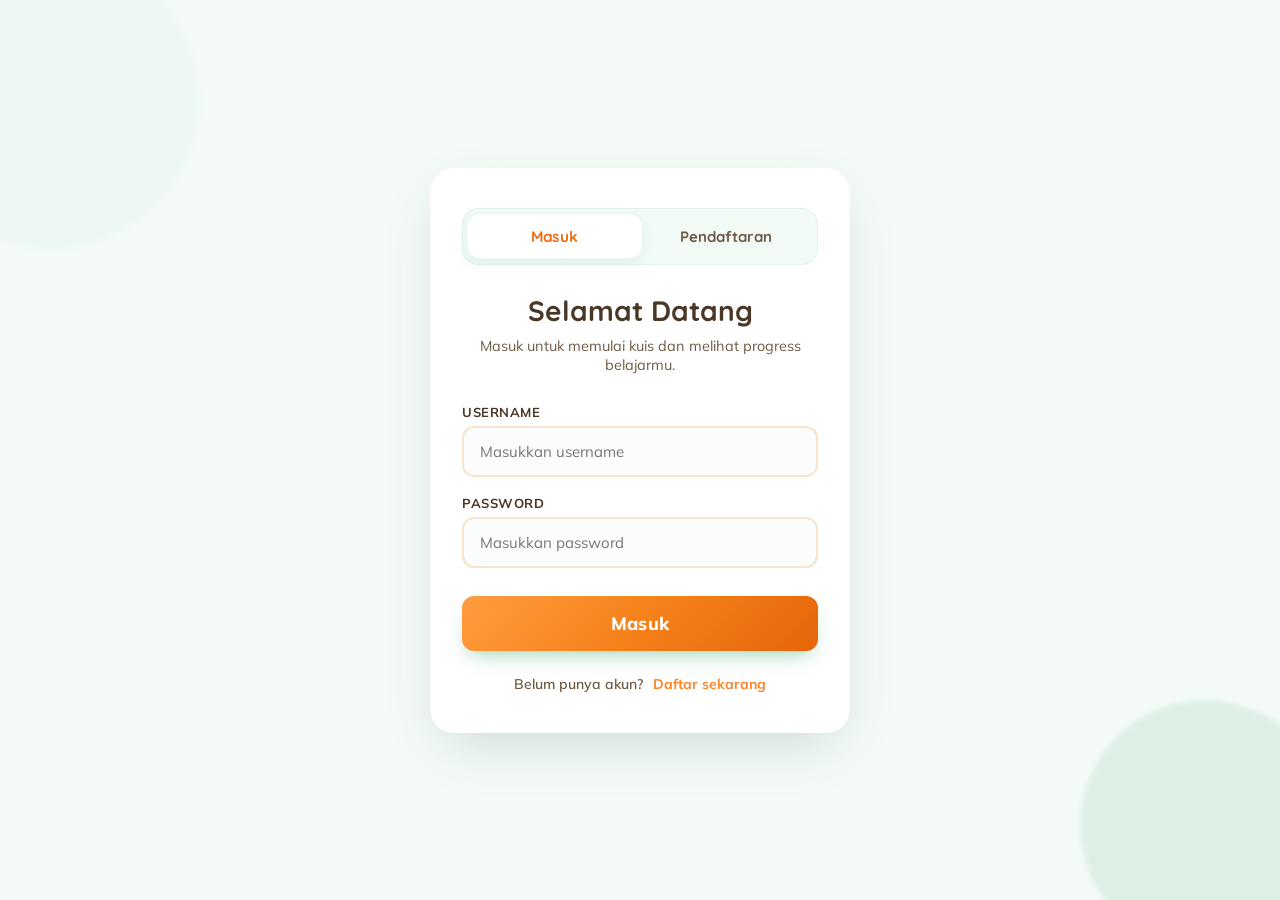
==== index.html @ c940a82e "tambah fitur login" ====
<!DOCTYPE html>
<html lang="id">
<head>
  <meta charset="UTF-8">
  <meta name="viewport" content="width=device-width, initial-scale=1.0">
  <title>Portal Pembelajaran Kimia</title>
  <link rel="stylesheet" href="assets/css/auth.css">
  <link rel="stylesheet" href="assets/css/style.css">
  <style>
    /* Default variables for base structure */
    :root{
      --pri-50:#fff8f0; --pri-100:#ffeeda; --pri-150:#ffe2c2; --pri-200:#ffd0a0;
      --pri-300:#ffb574; --pri-400:#ff9a45; --pri-500:#fb852a; --pri-600:#ef6d10; --pri-700:#d35c06;
      --yellow:#ffd76a; --yellow-active:#ffe6a3; --yellow-line:#f3cf6a; --yellow-ink:#8a5300;
      --ink:#4a3826; --ink-soft:#6e5b45; --muted:#a08a72; --line:#f6e4cd;
      --green:#1fb583; --green-soft:#e6faf2; --red:#ec5b76; --red-soft:#ffeef0; --gray-chip:#eee6da;
      --card:#ffffff; --glass:rgba(255,255,255,.78);
      --shadow-sm:0 4px 16px -6px rgba(220,120,20,.22);
      --shadow-md:0 16px 40px -16px rgba(220,110,15,.30);
      --shadow-lg:0 30px 70px -24px rgba(210,100,15,.38);
      --r-lg:28px; --r-md:20px; --r-sm:14px;
      --grad:linear-gradient(135deg,#ff9d3f 0%,#f5811a 50%,#e56409 100%);
      --grad-warm:linear-gradient(135deg,#ffca5a,#ffab3a,#fb852a);
    }
  </style>
</head>
<body>

  <!-- Decorative blobs for background -->
  <div class="bg-decor" id="decor">
    <div class="blob" style="width: 300px; height: 300px; background: #e9f6ee; top: -50px; left: -100px; animation-duration: 12s;"></div>
    <div class="blob" style="width: 250px; height: 250px; background: #cce8d9; bottom: -50px; right: -50px; animation-duration: 15s; animation-delay: -3s;"></div>
  </div>

  <!-- Global Header -->
  <header id="global-header" class="global-header" style="display: none;">
    <div class="header-inner">
      <div class="user-info">
        <svg viewBox="0 0 24 24" width="20" height="20" fill="none" stroke="currentColor" stroke-width="2.2" stroke-linecap="round" stroke-linejoin="round"><path d="M20 21v-2a4 4 0 0 0-4-4H8a4 4 0 0 0-4 4v2"/><circle cx="12" cy="7" r="4"/></svg>
        <span>Halo, <b id="header-name">Siswa</b></span>
      </div>
      
      <nav class="header-nav">
        <button id="btn-nav-dashboard" class="nav-item-btn">
          <svg viewBox="0 0 24 24" width="16" height="16" fill="none" stroke="currentColor" stroke-width="2.2" stroke-linecap="round" stroke-linejoin="round"><circle cx="12" cy="12" r="10"/><polyline points="12 6 12 12 16 14"/></svg>
          Latihan Soal
        </button>
      </nav>

      <button id="btn-logout" class="btn-logout">
        Keluar
        <svg viewBox="0 0 24 24" width="16" height="16" fill="none" stroke="currentColor" stroke-width="2.2" stroke-linecap="round" stroke-linejoin="round"><path d="M9 21H5a2 2 0 0 1-2-2V5a2 2 0 0 1 2-2h4"/><polyline points="16 17 21 12 16 7"/><line x1="21" y1="12" x2="9" y2="12"/></svg>
      </button>
    </div>
  </header>

  <!-- AUTH VIEW -->
  <section id="auth-screen" class="screen active">
    <div class="auth-container">
      
      <!-- TABS -->
      <div class="auth-tabs">
        <button id="tab-login" class="tab-btn active">Masuk</button>
        <button id="tab-register" class="tab-btn">Pendaftaran</button>
      </div>

      <!-- LOGIN VIEW -->
      <div id="login-view" class="view-active">
        <div class="auth-header">
          <h1>Selamat Datang</h1>
          <p>Masuk untuk memulai kuis dan melihat progress belajarmu.</p>
        </div>

        <form id="loginForm">
          <div class="alert"></div>
          
          <div class="form-group">
            <label for="login-username">Username</label>
            <input type="text" id="login-username" name="username" placeholder="Masukkan username" required autocomplete="username">
          </div>
          
          <div class="form-group">
            <label for="login-password">Password</label>
            <input type="password" id="login-password" name="password" placeholder="Masukkan password" required autocomplete="current-password">
          </div>

          <button type="submit" class="btn">
            <span class="text">Masuk</span>
            <span class="spinner"></span>
          </button>
        </form>

        <div class="auth-switch">
          Belum punya akun? <a href="#" id="switch-register">Daftar sekarang</a>
        </div>
      </div>

      <!-- REGISTER VIEW -->
      <div id="register-view">
        <div class="auth-header">
          <h1>Buat Akun</h1>
          <p>Daftar sekarang untuk mengikuti kuis kimia.</p>
        </div>

        <form id="registerForm">
          <div class="alert"></div>

          <div class="form-group">
            <label for="reg-name">Nama Lengkap</label>
            <input type="text" id="reg-name" name="name" placeholder="Misal: Budi" required>
          </div>

          <div class="form-group">
            <label for="reg-kelas">Kelas</label>
            <input type="text" id="reg-kelas" name="kelas" placeholder="Misal: X MIPA 1" required>
          </div>

          <div class="form-group">
            <label for="reg-username">Username</label>
            <input type="text" id="reg-username" name="username" placeholder="Buat username" required autocomplete="username">
          </div>
          
          <div class="form-group">
            <label for="reg-password">Password</label>
            <input type="password" id="reg-password" name="password" placeholder="Buat password minimal 6 karakter" minlength="6" required autocomplete="new-password">
          </div>

          <button type="submit" class="btn">
            <span class="text">Daftar</span>
            <span class="spinner"></span>
          </button>
        </form>

        <div class="auth-switch">
          Sudah punya akun? <a href="#" id="switch-login">Masuk di sini</a>
        </div>
      </div>

    </div>
  </section>

  <!-- DASHBOARD VIEW -->
  <section id="dashboard-screen" class="screen">
    <div class="dash-wrap">
      <h2 class="font-display">Pilih Latihan Soal</h2>
      <div class="quiz-grid" id="quiz-grid">
        <!-- Will be populated by JS -->
      </div>
    </div>
  </section>

  <!-- QUIZ WRAPPER -->
  <main class="app screen" id="quiz-screen">
    

  <!-- START -->
  <section class="screen" id="screen-start">
    <div class="hero">
      <div class="hero-card">
        <img class="hero-mascot" src="assets/img/img_1.webp" alt="Maskot ilmuwan cilik" />
        <span class="eyebrow">
          <svg viewBox="0 0 24 24" width="15" height="15" fill="none" stroke="#d35c06" stroke-width="2.4" stroke-linecap="round" stroke-linejoin="round"><path d="M9 2v6.5L4.5 17a2.5 2.5 0 0 0 2.2 3.7h10.6A2.5 2.5 0 0 0 19.5 17L15 8.5V2"/><path d="M7 2h10M8.5 13h7"/></svg>
          Kuis Kimia Interaktif
        </span>
        <h1 class="font-display">Latihan Soal<br>Tata Nama Senyawa Kovalen Biner</h1>
        <p class="sub">Jawab 10 soal pilihan ganda dan raih skor terbaikmu! 🧪</p>
        <div class="meta-row">
          <span class="meta-pill"><svg viewBox="0 0 24 24" fill="none" stroke="#d35c06" stroke-width="2.2" stroke-linecap="round" stroke-linejoin="round"><path d="M9 11l3 3 8-8"/><path d="M21 12v7a2 2 0 0 1-2 2H5a2 2 0 0 1-2-2V5a2 2 0 0 1 2-2h11"/></svg>10 Soal</span>
          <span class="meta-pill"><svg viewBox="0 0 24 24" fill="none" stroke="#ef6d10" stroke-width="2.2" stroke-linecap="round" stroke-linejoin="round"><circle cx="12" cy="8" r="6"/><path d="M8.2 13.5L7 22l5-3 5 3-1.2-8.5"/></svg>Skor 100</span>
          <span class="meta-pill"><svg viewBox="0 0 24 24" fill="none" stroke="#1fb583" stroke-width="2.2" stroke-linecap="round" stroke-linejoin="round"><circle cx="12" cy="12" r="9"/><path d="M12 7v5l3 2"/></svg>Pembahasan</span>
        </div>
        <button class="btn btn-start" id="btnStart">MULAI<span class="arrow">→</span></button>
      </div>
    </div>
  </section>

  <!-- QUIZ -->
  <section class="screen" id="screen-quiz">
    <div class="topbar">
      <div class="tb-head">
        <div class="tb-num">Soal <b id="curNum">1</b> dari 10</div>
        <div class="tb-score" id="scoreChip">
          <svg viewBox="0 0 24 24" fill="none" stroke="#ef6d10" stroke-width="2.2" stroke-linecap="round" stroke-linejoin="round"><circle cx="12" cy="8" r="6"/><path d="M8.2 13.5L7 22l5-3 5 3-1.2-8.5"/></svg>
          Skor: <span class="pop" id="scoreVal">0</span>
        </div>
      </div>
      <div class="progress"><i id="progBar"></i></div>
      <div class="nav-nums" id="navNums"></div>
    </div>

    <div class="qcard">
      <div class="qbadge" id="qBadge">PERTANYAAN 1</div>
      <div class="qtext" id="qText"></div>
      <div class="options" id="options"></div>

      <div class="feedback" id="feedback">
        <div class="fb-icon" id="fbIcon"></div>
        <div class="fb-txt"><b id="fbTitle"></b><span id="fbSub"></span></div>
      </div>

      <div class="exp-toggle" id="expToggle">
        <button class="btn-exp" id="btnExp">
          <svg viewBox="0 0 24 24" fill="none" stroke="#d35c06" stroke-width="2.2" stroke-linecap="round" stroke-linejoin="round"><path d="M2 6.5A2.5 2.5 0 0 1 4.5 4H10a2 2 0 0 1 2 2 2 2 0 0 1 2-2h5.5A2.5 2.5 0 0 1 22 6.5V18a2 2 0 0 1-2 2h-6a2 2 0 0 0-2 2 2 2 0 0 0-2-2H4a2 2 0 0 1-2-2Z"/><path d="M12 6v16"/></svg>
          Lihat Pembahasan
        </button>
        <div class="exp-body" id="expBody"></div>
      </div>

      <div class="actions">
        <button class="btn-nav" id="btnBack" title="Sebelumnya">
          <svg viewBox="0 0 24 24" fill="none" stroke="currentColor" stroke-width="2.4" stroke-linecap="round" stroke-linejoin="round"><path d="M15 18l-6-6 6-6"/></svg>
        </button>
        <button class="btn btn-submit" id="btnSubmit" disabled>SUBMIT</button>
        <button class="btn-nav" id="btnNext" title="Berikutnya">
          <svg viewBox="0 0 24 24" fill="none" stroke="currentColor" stroke-width="2.4" stroke-linecap="round" stroke-linejoin="round"><path d="M9 18l6-6-6-6"/></svg>
        </button>
      </div>

      <div class="finish-wrap" id="finishWrap">
        <button class="btn btn-finish" id="btnFinish">
          <svg viewBox="0 0 24 24" fill="none" stroke="#fff" stroke-width="2.4" stroke-linecap="round" stroke-linejoin="round"><path d="M5 12l5 5L20 7"/></svg>
          Lihat Hasil Akhir
        </button>
      </div>
    </div>
  </section>

  <!-- RESULT -->
  <section class="screen" id="screen-result">
    <div class="result-card">
      <img class="res-mascot" src="assets/img/img_2.webp" alt="Maskot" />
      <div class="res-title font-display">Skor Akhir Kamu</div>
      <div class="dial">
        <svg width="200" height="200" viewBox="0 0 200 200">
          <defs><linearGradient id="g1" x1="0" y1="0" x2="1" y2="1"><stop offset="0" stop-color="#ff9d3f"/><stop offset="1" stop-color="#e56409"/></linearGradient></defs>
          <circle class="track" cx="100" cy="100" r="85"/>
          <circle class="bar" id="dialBar" cx="100" cy="100" r="85"/>
        </svg>
        <div class="center"><span class="big" id="resScore">0</span><span class="of">/ 100</span></div>
      </div>
      <p class="res-msg" id="resMsg"></p>
      <div class="res-stats">
        <div class="stat c"><b id="resCorrect">0</b><span>Benar</span></div>
        <div class="stat w"><b id="resWrong">0</b><span>Salah</span></div>
        <div class="stat s"><b id="resPct">0%</b><span>Akurasi</span></div>
      </div>
    </div>

    <div class="recap">
      <h3 class="font-display"><svg viewBox="0 0 24 24" fill="none" stroke="#d35c06" stroke-width="2.2" stroke-linecap="round" stroke-linejoin="round"><path d="M4 6h16M4 12h16M4 18h10"/></svg>Rekap Jawaban</h3>
      <div id="recapList"></div>
    </div>

    <div style="display:flex;gap:12px;flex-wrap:wrap;justify-content:center;margin-top:24px">
      <button class="btn-restart" id="btnRestart" style="margin:0">
        <svg viewBox="0 0 24 24" fill="none" stroke="currentColor" stroke-width="2.3" stroke-linecap="round" stroke-linejoin="round"><path d="M3 12a9 9 0 1 0 3-6.7L3 8"/><path d="M3 3v5h5"/></svg>
        Ulangi Kuis
      </button>
      <button class="btn-restart" id="btnBackMenu" style="margin:0;color:#1e7a4e;border-color:var(--green)">
        <svg viewBox="0 0 24 24" fill="none" stroke="currentColor" stroke-width="2.3" stroke-linecap="round" stroke-linejoin="round"><path d="M3 9l9-7 9 7v11a2 2 0 0 1-2 2H5a2 2 0 0 1-2-2z"/><polyline points="9 22 9 12 15 12 15 22"/></svg>
        Kembali ke Menu
      </button>
    </div>
  </section>

  <p class="footer">Media Pembelajaran Kimia · Tata Nama Senyawa Kovalen Biner · Pendidikan Kimia UM</p>

  </main>

  <canvas id="confetti" style="display:none;position:fixed;inset:0;z-index:99;pointer-events:none;"></canvas>

  <script>
    const GAS_URL_DEFAULT = 'YOUR_GOOGLE_SCRIPT_WEB_APP_URL_HERE';
  </script>
  <script src="assets/js/auth.js"></script>
  <script src="assets/js/quiz.js" defer></script>
  <script type="module" src="assets/js/main.js"></script>
</body>
</html>
---- assets/css/auth.css ----
@import url('https://fonts.googleapis.com/css2?family=Quicksand:wght@500;600;700&family=Mulish:ital,wght@0,400;0,500;0,600;0,700;0,800;1,600&display=swap');

:root {
  --pri-50: #e9f6ee;
  --pri-500: #2fa36b;
  --pri-600: #1e7a4e;
  --grad: linear-gradient(135deg, #59b583 0%, #2fa36b 50%, #1e7a4e 100%);
  --ink: #33503e;
  --ink-soft: #5f7568;
  --line: #dcefe2;
  --bg: #f4fbf6;
  --card: #ffffff;
}

* { box-sizing: border-box; margin: 0; padding: 0; }
body {
  font-family: 'Mulish', sans-serif;
  background: var(--bg);
  min-height: 100vh;
  position: relative;
  overflow-x: hidden;
}

#auth-screen {
  min-height: 100vh;
  display: none;
  align-items: center;
  justify-content: center;
  padding: 40px 20px;
  position: relative;
  width: 100%;
}
#auth-screen.active {
  display: flex;
}

.bg-decor {
  position: absolute;
  inset: 0;
  z-index: 0;
  overflow: hidden;
}
.blob {
  position: absolute;
  border-radius: 50%;
  filter: blur(40px);
  opacity: 0.6;
}

.auth-container {
  position: relative;
  z-index: 1;
  background: var(--card);
  width: 100%;
  max-width: 420px;
  border-radius: 24px;
  box-shadow: 0 20px 60px -15px rgba(23, 63, 44, 0.2);
  padding: 40px 32px;
  overflow: hidden;
}

/* Tabbed Navigation */
.auth-tabs {
  display: flex;
  background: rgba(47, 163, 107, 0.06);
  padding: 6px;
  border-radius: 16px;
  margin-bottom: 28px;
  border: 1px solid rgba(47, 163, 107, 0.08);
}
.tab-btn {
  flex: 1;
  border: none;
  background: transparent;
  padding: 12px 16px;
  border-radius: 12px;
  font-family: 'Quicksand', sans-serif;
  font-weight: 700;
  font-size: 15px;
  color: var(--ink-soft);
  cursor: pointer;
  transition: all 0.25s cubic-bezier(0.2, 0.8, 0.2, 1);
  text-align: center;
}
.tab-btn:hover {
  color: var(--pri-600);
}
.tab-btn.active {
  background: #ffffff;
  color: var(--pri-600);
  box-shadow: 0 4px 12px rgba(47, 163, 107, 0.1);
  transform: scale(1.02);
}

.auth-header {
  text-align: center;
  margin-bottom: 30px;
}
.auth-header h1 {
  font-family: 'Quicksand', sans-serif;
  font-size: 28px;
  font-weight: 700;
  color: var(--ink);
  margin-bottom: 8px;
}
.auth-header p {
  color: var(--ink-soft);
  font-size: 14.5px;
}

.form-group {
  margin-bottom: 18px;
}
.form-group label {
  display: block;
  font-size: 13px;
  font-weight: 700;
  color: var(--ink);
  margin-bottom: 6px;
  text-transform: uppercase;
  letter-spacing: 0.5px;
}
.form-group input {
  width: 100%;
  padding: 14px 16px;
  border: 2px solid var(--line);
  border-radius: 12px;
  font-family: 'Mulish', sans-serif;
  font-size: 15px;
  color: var(--ink);
  transition: all 0.2s;
  background: #fafdfb;
}
.form-group input:focus {
  outline: none;
  border-color: var(--pri-500);
  background: #fff;
  box-shadow: 0 0 0 4px rgba(47, 163, 107, 0.15);
}

.btn {
  width: 100%;
  padding: 16px;
  background: var(--grad);
  color: #fff;
  border: none;
  border-radius: 12px;
  font-family: 'Quicksand', sans-serif;
  font-weight: 700;
  font-size: 18px;
  cursor: pointer;
  transition: transform 0.2s, box-shadow 0.2s;
  margin-top: 10px;
  box-shadow: 0 10px 20px -8px rgba(47, 163, 107, 0.5);
}
.btn:hover {
  transform: translateY(-2px);
  box-shadow: 0 14px 24px -8px rgba(47, 163, 107, 0.6);
}
.btn:disabled {
  opacity: 0.6;
  cursor: not-allowed;
  transform: none;
}

.auth-switch {
  text-align: center;
  margin-top: 24px;
  font-size: 14px;
  color: var(--ink-soft);
  font-weight: 600;
}
.auth-switch a {
  color: var(--pri-500);
  font-weight: 700;
  text-decoration: none;
  margin-left: 6px;
  transition: color 0.2s;
}
.auth-switch a:hover {
  color: var(--pri-600);
}

#login-view, #register-view {
  display: none;
}
.view-active {
  display: block !important;
  animation: fadeUp 0.4s ease-out;
}
@keyframes fadeUp {
  from { opacity: 0; transform: translateY(15px); }
  to { opacity: 1; transform: none; }
}

/* Spinner for loading state */
.spinner {
  display: inline-block;
  width: 20px;
  height: 20px;
  border: 3px solid rgba(255,255,255,0.3);
  border-radius: 50%;
  border-top-color: #fff;
  animation: spin 1s ease-in-out infinite;
  display: none;
}
@keyframes spin {
  to { transform: rotate(360deg); }
}
.btn.loading .text { display: none; }
.btn.loading .spinner { display: inline-block; }

.alert {
  padding: 12px 16px;
  border-radius: 8px;
  margin-bottom: 20px;
  font-size: 14px;
  font-weight: 600;
  display: none;
}
.alert.error {
  background: #fbe9eb;
  color: #c83a55;
  border: 1px solid #f4c6cc;
  display: block;
}
.alert.success {
  background: var(--pri-50);
  color: var(--pri-600);
  border: 1px solid var(--line);
  display: block;
}
---- assets/css/style.css ----
*{box-sizing:border-box;margin:0;padding:0}
html{height:100%} body{min-height:100%}
.font-display{font-family:'Quicksand',sans-serif}
.formula{font-weight:800;letter-spacing:.2px;white-space:nowrap}
.formula sub{font-size:.68em} .formula sup{font-size:.68em}

.bg-decor{position:fixed;inset:0;pointer-events:none;z-index:0;overflow:hidden}
.blob{position:absolute;border-radius:50%;filter:blur(2px);opacity:.55;animation:floaty linear infinite}
@keyframes floaty{0%{transform:translateY(0) rotate(0)}50%{transform:translateY(-26px) rotate(12deg)}100%{transform:translateY(0) rotate(0)}}
.ring{position:absolute;border:2.5px dashed rgba(251,133,42,.22);border-radius:50%;animation:spin 60s linear infinite}
@keyframes spin{to{transform:rotate(360deg)}}

.app{position:relative;z-index:1;max-width:760px;margin:0 auto;padding:22px 18px 64px;min-height:100vh}

.brand{position:absolute;top:18px;right:18px;z-index:5;display:flex;align-items:center;gap:10px;
  background:var(--glass);backdrop-filter:blur(8px);border:1px solid rgba(255,255,255,.7);
  padding:7px 14px 7px 8px;border-radius:40px;box-shadow:var(--shadow-sm)}
.brand .emblem{width:38px;height:38px;flex:0 0 38px}
.brand .txt{line-height:1.05}
.brand .txt b{font-family:'Quicksand';font-weight:700;font-size:12.5px;color:var(--pri-700);letter-spacing:.2px;display:block}
.brand .txt span{font-size:9.5px;color:var(--muted);font-weight:800;letter-spacing:.4px}
@media(max-width:520px){.brand .txt{display:none}.brand{padding:6px}}

.screen{display:none;animation:fadeUp .55s cubic-bezier(.2,.8,.2,1)}
.screen.active{display:block}
@keyframes fadeUp{from{opacity:0;transform:translateY(18px)}to{opacity:1;transform:none}}

/* START */
.hero{margin-top:54px;text-align:center}
.hero-card{position:relative;background:var(--glass);backdrop-filter:blur(12px);
  border:1px solid rgba(255,255,255,.85);border-radius:var(--r-lg);padding:34px 30px 34px;box-shadow:var(--shadow-lg);overflow:hidden}
.hero-card::before{content:"";position:absolute;inset:0;background:
  radial-gradient(420px 200px at 82% -10%,rgba(255,205,90,.30),transparent 70%),
  radial-gradient(380px 220px at 8% 112%,rgba(255,150,60,.24),transparent 70%);}
.hero-mascot{position:relative;width:min(270px,74%);margin:0 auto 2px;display:block;
  filter:drop-shadow(0 18px 22px rgba(210,110,20,.24));animation:bob 4.6s ease-in-out infinite}
@keyframes bob{0%,100%{transform:translateY(0) rotate(-1deg)}50%{transform:translateY(-12px) rotate(1.2deg)}}
.eyebrow{position:relative;display:inline-flex;align-items:center;gap:7px;font-weight:800;font-size:13px;
  color:var(--pri-700);background:#ffe9cf;border:1px solid #ffd9b0;padding:6px 14px;border-radius:30px;margin-bottom:14px}
.hero h1{position:relative;font-family:'Quicksand';font-weight:700;line-height:1.06;
  font-size:clamp(26px,6.6vw,44px);letter-spacing:-.3px;
  background:var(--grad);-webkit-background-clip:text;background-clip:text;color:transparent}
.hero .sub{position:relative;margin:14px auto 0;max-width:450px;color:var(--ink-soft);font-size:clamp(14px,3.6vw,16.5px);font-weight:600}
.meta-row{position:relative;display:flex;gap:10px;justify-content:center;flex-wrap:wrap;margin-top:22px}
.meta-pill{display:inline-flex;align-items:center;gap:8px;background:#fff;border:1px solid var(--line);
  border-radius:30px;padding:9px 15px;font-size:13px;font-weight:800;color:var(--ink);box-shadow:var(--shadow-sm)}
.meta-pill svg{width:17px;height:17px}

.btn{font-family:'Mulish';cursor:pointer;border:none;font-weight:800;letter-spacing:.3px;
  transition:transform .18s cubic-bezier(.2,.8,.2,1),box-shadow .25s,background .25s,opacity .2s;user-select:none}
.btn:active{transform:scale(.96)}
.btn-start{position:relative;margin-top:26px;font-family:'Quicksand';font-weight:700;font-size:21px;color:#fff;
  background:var(--grad);background-size:180% 180%;padding:17px 52px;border-radius:40px;
  box-shadow:0 18px 34px -12px rgba(229,100,9,.55);animation:gshift 6s ease infinite}
@keyframes gshift{0%,100%{background-position:0% 50%}50%{background-position:100% 50%}}
.btn-start:hover{transform:translateY(-3px) scale(1.03);box-shadow:0 26px 44px -12px rgba(229,100,9,.7)}
.btn-start .arrow{display:inline-block;margin-left:8px;transition:transform .25s}
.btn-start:hover .arrow{transform:translateX(5px)}

/* TOP BAR */
.topbar{background:var(--glass);backdrop-filter:blur(10px);border:1px solid rgba(255,255,255,.8);
  border-radius:var(--r-md);padding:16px 18px;box-shadow:var(--shadow-sm);margin-bottom:16px}
.tb-head{display:flex;align-items:center;justify-content:space-between;gap:12px;margin-bottom:12px}
.tb-num{font-family:'Quicksand';font-weight:700;font-size:15px;color:var(--ink)}
.tb-num b{color:var(--pri-600)}
.tb-score{display:flex;align-items:center;gap:8px;background:#fff;border:1px solid var(--line);
  border-radius:30px;padding:6px 14px;font-weight:800;font-size:14px;color:var(--pri-700);box-shadow:var(--shadow-sm)}
.tb-score svg{width:16px;height:16px}
.tb-score .pop{display:inline-block;transition:transform .3s}
.tb-score.bump .pop{transform:scale(1.4)}
.progress{height:11px;background:#f6e6cd;border-radius:20px;overflow:hidden}
.progress>i{display:block;height:100%;width:0;border-radius:20px;background:var(--grad-warm);transition:width .6s cubic-bezier(.2,.8,.2,1)}
.nav-nums{display:flex;flex-wrap:wrap;gap:8px;margin-top:14px}
.nav-nums button{width:34px;height:34px;border-radius:11px;border:1.5px solid var(--line);background:var(--gray-chip);
  color:var(--ink-soft);font-weight:800;font-size:13.5px;cursor:pointer;font-family:'Mulish';
  transition:transform .15s,background .2s,color .2s,box-shadow .2s;position:relative}
.nav-nums button:hover{transform:translateY(-2px)}
.nav-nums button.answered{background:var(--grad);color:#fff;border-color:transparent;box-shadow:var(--shadow-sm)}
.nav-nums button.active{background:var(--yellow-active);color:var(--yellow-ink);border-color:var(--yellow-line);box-shadow:0 6px 14px -6px rgba(245,180,30,.55)}
.nav-nums button.answered.active{background:var(--yellow-active);color:var(--yellow-ink)}
.nav-nums button.answered::after{content:"";position:absolute;top:-3px;right:-3px;width:11px;height:11px;background:var(--green);border:2px solid #fff;border-radius:50%}

/* QUESTION CARD */
.qcard{background:var(--card);border:1px solid var(--line);border-radius:var(--r-lg);padding:24px 22px;box-shadow:var(--shadow-md);position:relative}
.qbadge{display:inline-flex;align-items:center;gap:7px;background:#ffe9cf;color:var(--pri-700);font-weight:800;font-size:12px;padding:5px 12px;border-radius:20px;margin-bottom:12px}
.qtext{font-size:clamp(16px,4.4vw,19px);font-weight:700;line-height:1.5;color:var(--ink)}
.qtext .formula{color:var(--pri-700)}

.options{margin-top:18px;display:flex;flex-direction:column;gap:11px}
.opt{display:flex;align-items:center;gap:14px;width:100%;text-align:left;cursor:pointer;
  background:#fff6ec;border:1.8px solid #f6e3cc;border-radius:var(--r-sm);padding:14px 16px;
  font-family:'Mulish';font-size:15px;font-weight:700;color:var(--ink);
  transition:transform .14s cubic-bezier(.2,.8,.2,1),background .2s,border-color .2s,box-shadow .2s}
.opt:hover:not(.locked){transform:translateX(4px);border-color:var(--pri-300);box-shadow:var(--shadow-sm)}
.opt .lett{flex:0 0 34px;width:34px;height:34px;border-radius:50%;display:grid;place-items:center;
  font-family:'Quicksand';font-weight:700;font-size:16px;background:#fff;color:var(--pri-600);border:1.8px solid #ffd9b0;transition:all .2s}
.opt .otxt{flex:1}
.opt.selected{background:linear-gradient(135deg,#ffe1c2,#ffd0a3);border-color:var(--pri-500);box-shadow:0 10px 24px -12px rgba(245,129,26,.55);animation:pickpop .32s}
.opt.selected .lett{background:var(--grad);color:#fff;border-color:transparent}
@keyframes pickpop{0%{transform:scale(1)}40%{transform:scale(1.025)}100%{transform:scale(1)}}
.opt.locked{cursor:default}
.opt.correct{background:var(--green-soft);border-color:var(--green)}
.opt.correct .lett{background:var(--green);color:#fff;border-color:transparent}
.opt.wrong{background:var(--red-soft);border-color:var(--red)}
.opt.wrong .lett{background:var(--red);color:#fff;border-color:transparent}
.opt .mark{margin-left:auto;width:22px;height:22px;flex:0 0 22px;display:none}
.opt.correct .mark,.opt.wrong .mark{display:block}

.feedback{display:none;margin-top:18px;border-radius:var(--r-md);padding:16px 18px;align-items:center;gap:13px;animation:fbpop .45s cubic-bezier(.2,.9,.2,1)}
.feedback.show{display:flex}
@keyframes fbpop{from{opacity:0;transform:scale(.94)}to{opacity:1;transform:none}}
.feedback.ok{background:var(--green-soft);border:1.5px solid #b7eed8}
.feedback.no{background:var(--red-soft);border:1.5px solid #ffd2da}
.fb-icon{width:46px;height:46px;flex:0 0 46px;border-radius:50%;display:grid;place-items:center;animation:bouncein .6s}
.feedback.ok .fb-icon{background:var(--green)} .feedback.no .fb-icon{background:var(--red)}
.fb-icon svg{width:26px;height:26px}
@keyframes bouncein{0%{transform:scale(0)}55%{transform:scale(1.25)}100%{transform:scale(1)}}
.fb-txt b{font-family:'Quicksand';font-weight:700;font-size:18px;display:block;line-height:1.1}
.feedback.ok .fb-txt b{color:#0e8d65} .feedback.no .fb-txt b{color:#c83a55}
.fb-txt span{font-size:13.5px;font-weight:700;color:var(--ink-soft)}
.fb-txt span em{font-style:normal;font-weight:800;color:var(--pri-700)}

.exp-toggle{display:none;margin-top:14px}
.exp-toggle.show{display:block}
.btn-exp{display:inline-flex;align-items:center;gap:8px;background:#ffe9cf;color:var(--pri-700);
  border:1.5px solid #ffd9b0;border-radius:30px;padding:11px 18px;font-weight:800;font-size:14px;cursor:pointer;transition:transform .15s,background .2s}
.btn-exp:hover{transform:translateY(-2px);background:#ffdfba}
.btn-exp svg{width:18px;height:18px}
.exp-body{overflow:hidden;max-height:0;transition:max-height .45s cubic-bezier(.2,.8,.2,1)}
.exp-body.open{max-height:560px;margin-top:14px}
.exp-card{background:linear-gradient(135deg,#fff2e1,#fff9f1);border:1.5px solid #f6e2c8;border-radius:var(--r-md);padding:18px}
.exp-card h4{display:flex;align-items:center;gap:9px;font-family:'Quicksand';font-weight:700;font-size:16px;color:var(--pri-700);margin-bottom:9px}
.exp-card h4 svg{width:20px;height:20px}
.exp-card p{font-size:14.5px;line-height:1.65;color:var(--ink-soft);font-weight:600}
.exp-card p .formula{color:var(--pri-700)}
.keybox{margin-top:13px;display:flex;gap:10px;align-items:flex-start;background:#fff;border:1.5px dashed var(--pri-400);border-radius:var(--r-sm);padding:12px 14px}
.keybox .kicon{flex:0 0 26px;width:26px;height:26px;border-radius:50%;background:var(--yellow);display:grid;place-items:center}
.keybox .kicon svg{width:15px;height:15px}
.keybox div b{font-size:12px;text-transform:uppercase;letter-spacing:.5px;color:var(--pri-700);display:block;margin-bottom:1px}
.keybox div span{font-size:13.5px;font-weight:700;color:var(--ink)}
.keybox div span .formula{color:var(--pri-700)}

.actions{margin-top:20px;display:flex;align-items:center;gap:11px}
.btn-submit{flex:1;font-family:'Quicksand';font-weight:700;font-size:18px;color:#fff;background:var(--grad);padding:15px;border-radius:var(--r-sm);box-shadow:0 14px 28px -12px rgba(229,100,9,.55)}
.btn-submit:hover:not(:disabled){transform:translateY(-2px)}
.btn-submit:disabled{opacity:.45;cursor:not-allowed;box-shadow:none}
.btn-nav{width:52px;height:52px;flex:0 0 52px;border-radius:var(--r-sm);background:#fff;border:1.8px solid var(--line);color:var(--pri-600);display:grid;place-items:center;cursor:pointer;transition:transform .15s,background .2s}
.btn-nav:hover:not(:disabled){transform:translateY(-2px);background:#fff6ec}
.btn-nav:disabled{opacity:.35;cursor:not-allowed}
.btn-nav svg{width:22px;height:22px}

.finish-wrap{margin-top:16px;display:none}
.finish-wrap.show{display:block;animation:fadeUp .4s}
.btn-finish{width:100%;font-family:'Quicksand';font-weight:700;font-size:18px;color:#fff;background:linear-gradient(135deg,#1fb583,#19a59a);padding:16px;border-radius:var(--r-sm);box-shadow:0 16px 30px -12px rgba(25,165,140,.55);display:flex;align-items:center;justify-content:center;gap:10px}
.btn-finish:hover{transform:translateY(-2px)}
.btn-finish svg{width:22px;height:22px}

/* RESULT */
.result-card{position:relative;background:var(--glass);backdrop-filter:blur(12px);border:1px solid rgba(255,255,255,.85);border-radius:var(--r-lg);padding:30px 26px;box-shadow:var(--shadow-lg);text-align:center;overflow:hidden}
.res-mascot{width:118px;margin:0 auto 4px;display:block;border-radius:50%;filter:drop-shadow(0 12px 16px rgba(210,110,20,.24));animation:bob 4.6s ease-in-out infinite}
.res-title{font-family:'Quicksand';font-weight:700;font-size:clamp(22px,5.6vw,30px);color:var(--pri-700);margin-bottom:4px}
.dial{position:relative;width:200px;height:200px;margin:14px auto 8px}
.dial svg{transform:rotate(-90deg)}
.dial .track{fill:none;stroke:#f6e6cd;stroke-width:16}
.dial .bar{fill:none;stroke:url(#g1);stroke-width:16;stroke-linecap:round;stroke-dasharray:534;stroke-dashoffset:534;transition:stroke-dashoffset 1.4s cubic-bezier(.2,.8,.2,1)}
.dial .center{position:absolute;inset:0;display:grid;place-content:center}
.dial .center .big{font-family:'Quicksand';font-weight:700;font-size:46px;line-height:1;color:var(--ink)}
.dial .center .of{font-size:14px;font-weight:800;color:var(--muted)}
.res-msg{font-size:clamp(15px,4vw,18px);font-weight:800;color:var(--ink);margin:6px auto 4px;max-width:420px}
.res-stats{display:flex;justify-content:center;gap:10px;flex-wrap:wrap;margin-top:14px}
.stat{background:#fff;border:1px solid var(--line);border-radius:var(--r-sm);padding:11px 18px;min-width:92px;box-shadow:var(--shadow-sm)}
.stat b{font-family:'Quicksand';font-weight:700;font-size:24px;display:block;line-height:1}
.stat.c b{color:var(--green)} .stat.w b{color:var(--red)} .stat.s b{color:var(--pri-700)}
.stat span{font-size:11.5px;font-weight:800;color:var(--muted);text-transform:uppercase;letter-spacing:.4px}

.recap{margin-top:22px}
.recap h3{font-family:'Quicksand';font-weight:700;font-size:20px;color:var(--ink);margin-bottom:13px;display:flex;align-items:center;gap:9px}
.recap h3 svg{width:22px;height:22px}
.acc{background:var(--card);border:1px solid var(--line);border-radius:var(--r-md);margin-bottom:11px;overflow:hidden;box-shadow:var(--shadow-sm)}
.acc-head{display:flex;align-items:center;gap:12px;padding:14px 16px;cursor:pointer;user-select:none;transition:background .2s}
.acc-head:hover{background:#fff8ef}
.acc-stat{flex:0 0 30px;width:30px;height:30px;border-radius:50%;display:grid;place-items:center}
.acc-stat svg{width:17px;height:17px}
.acc-stat.c{background:var(--green-soft)} .acc-stat.w{background:var(--red-soft)}
.acc-q{flex:1;font-weight:800;font-size:14px;color:var(--ink);line-height:1.4}
.acc-q small{display:block;color:var(--muted);font-weight:800;font-size:11.5px;margin-bottom:2px}
.acc-chev{flex:0 0 20px;transition:transform .3s;color:var(--muted)}
.acc.open .acc-chev{transform:rotate(180deg)}
.acc-body{max-height:0;overflow:hidden;transition:max-height .45s cubic-bezier(.2,.8,.2,1)}
.acc.open .acc-body{max-height:660px}
.acc-inner{padding:2px 16px 18px;border-top:1px solid var(--line)}
.ans-line{display:flex;gap:9px;align-items:center;margin-top:12px;font-size:13.5px;font-weight:700}
.ans-line .tag{font-size:11px;font-weight:800;text-transform:uppercase;letter-spacing:.4px;color:var(--muted);flex:0 0 96px}
.ans-line .val{padding:5px 11px;border-radius:9px;font-weight:800}
.val.yc{background:var(--green-soft);color:#0e8d65} .val.yw{background:var(--red-soft);color:#c83a55}
.val.right{background:#ffe9cf;color:var(--pri-700)}
.acc-exp{margin-top:13px;background:linear-gradient(135deg,#fff2e1,#fff9f1);border:1.5px solid #f6e2c8;border-radius:var(--r-sm);padding:14px;font-size:13.8px;line-height:1.62;color:var(--ink-soft);font-weight:600}
.acc-exp .formula{color:var(--pri-700)}

.btn-restart{margin:24px auto 0;display:flex;align-items:center;gap:9px;font-family:'Quicksand';font-weight:700;font-size:17px;color:var(--pri-700);background:#fff;border:1.8px solid var(--pri-300);border-radius:40px;padding:13px 30px;cursor:pointer;transition:transform .15s,background .2s;box-shadow:var(--shadow-sm)}
.btn-restart:hover{transform:translateY(-2px);background:#fff6ec}
.btn-restart svg{width:19px;height:19px}

.footer{text-align:center;margin-top:30px;font-size:12px;color:var(--muted);font-weight:700}
#confetti{position:fixed;inset:0;pointer-events:none;z-index:50;display:none}

/* GLOBAL HEADER */
.global-header {
  position: fixed;
  top: 0; left: 0; right: 0;
  height: 60px;
  background: var(--glass);
  backdrop-filter: blur(12px);
  border-bottom: 1px solid rgba(255,255,255,.8);
  z-index: 100;
  display: flex;
  align-items: center;
  box-shadow: var(--shadow-sm);
}
.header-inner {
  width: 100%;
  max-width: 760px;
  margin: 0 auto;
  padding: 0 18px;
  display: flex;
  justify-content: space-between;
  align-items: center;
}
.user-info {
  display: flex;
  align-items: center;
  gap: 8px;
  color: var(--ink);
  font-weight: 600;
  font-size: 14.5px;
}
.user-info svg {
  color: var(--pri-500);
}
.user-info b {
  font-family: 'Quicksand';
  font-weight: 700;
  color: var(--pri-700);
}
.btn-logout {
  background: #fff;
  border: 1px solid #f4c6cc;
  color: #c83a55;
  border-radius: 20px;
  padding: 6px 14px;
  font-size: 13px;
  font-weight: 800;
  cursor: pointer;
  display: flex;
  align-items: center;
  gap: 6px;
  transition: all 0.2s;
}
.btn-logout:hover {
  background: #fbe9eb;
  transform: translateY(-2px);
}
.header-nav {
  display: flex;
  align-items: center;
  gap: 12px;
}
.nav-item-btn {
  background: transparent;
  border: none;
  color: var(--ink-soft);
  font-family: 'Quicksand', sans-serif;
  font-weight: 700;
  font-size: 14.5px;
  cursor: pointer;
  display: flex;
  align-items: center;
  gap: 6px;
  padding: 8px 16px;
  border-radius: 20px;
  transition: all 0.25s cubic-bezier(0.2, 0.8, 0.2, 1);
}
.nav-item-btn svg {
  color: var(--pri-500);
  transition: transform 0.2s;
}
.nav-item-btn:hover {
  background: var(--pri-50);
  color: var(--pri-600);
  transform: translateY(-1px);
}
.nav-item-btn:hover svg {
  transform: scale(1.1);
}

/* DASHBOARD */
.dash-wrap {
  max-width: 760px;
  margin: 80px auto 40px; /* offset for header */
  padding: 0 18px;
}
.dash-wrap h2 {
  font-family: 'Quicksand';
  font-weight: 700;
  font-size: 26px;
  color: var(--ink);
  margin-bottom: 24px;
  text-align: center;
}
.quiz-grid {
  display: grid;
  grid-template-columns: repeat(auto-fill, minmax(220px, 1fr));
  gap: 18px;
}
.quiz-card {
  background: var(--card);
  border: 1px solid var(--line);
  border-radius: var(--r-md);
  padding: 24px 20px;
  text-align: center;
  cursor: pointer;
  transition: all 0.25s;
  box-shadow: var(--shadow-sm);
  display: flex;
  flex-direction: column;
  align-items: center;
  gap: 12px;
}
.quiz-card:hover {
  transform: translateY(-5px);
  box-shadow: var(--shadow-md);
  border-color: var(--pri-400);
}
.quiz-icon {
  width: 50px;
  height: 50px;
  border-radius: 50%;
  background: var(--pri-50);
  color: var(--pri-600);
  display: grid;
  place-items: center;
}
.quiz-icon svg {
  width: 26px;
  height: 26px;
}
.quiz-title {
  font-family: 'Quicksand';
  font-weight: 700;
  font-size: 16px;
  color: var(--ink);
  line-height: 1.4;
}
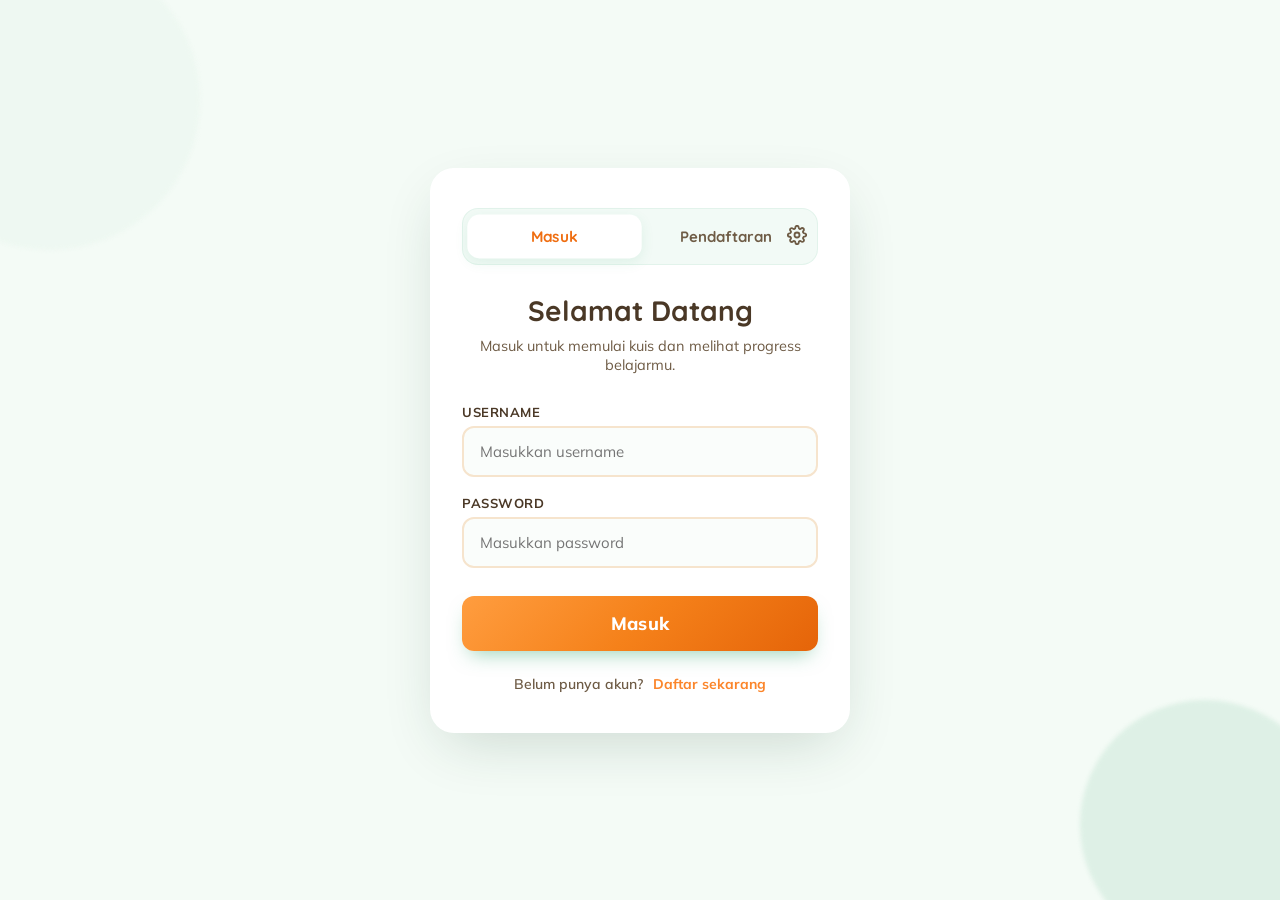
==== commit 4f334784: "perbaikan buat sheet baru jika kosong" ====
--- a/index.html
+++ b/index.html
@@ -47,10 +47,15 @@
         </button>
       </nav>
 
-      <button id="btn-logout" class="btn-logout">
-        Keluar
-        <svg viewBox="0 0 24 24" width="16" height="16" fill="none" stroke="currentColor" stroke-width="2.2" stroke-linecap="round" stroke-linejoin="round"><path d="M9 21H5a2 2 0 0 1-2-2V5a2 2 0 0 1 2-2h4"/><polyline points="16 17 21 12 16 7"/><line x1="21" y1="12" x2="9" y2="12"/></svg>
-      </button>
+      <div style="display: flex; gap: 8px;">
+        <button id="btn-settings-header" class="btn-logout" title="Pengaturan URL GAS">
+          <svg viewBox="0 0 24 24" width="16" height="16" fill="none" stroke="currentColor" stroke-width="2.2" stroke-linecap="round" stroke-linejoin="round"><circle cx="12" cy="12" r="3"/><path d="M19.4 15a1.65 1.65 0 0 0 .33 1.82l.06.06a2 2 0 0 1 0 2.83 2 2 0 0 1-2.83 0l-.06-.06a1.65 1.65 0 0 0-1.82-.33 1.65 1.65 0 0 0-1 1.51V21a2 2 0 0 1-2 2 2 2 0 0 1-2-2v-.09A1.65 1.65 0 0 0 9 19.4a1.65 1.65 0 0 0-1.82.33l-.06.06a2 2 0 0 1-2.83 0 2 2 0 0 1 0-2.83l.06-.06a1.65 1.65 0 0 0 .33-1.82 1.65 1.65 0 0 0-1.51-1H3a2 2 0 0 1-2-2 2 2 0 0 1 2-2h.09A1.65 1.65 0 0 0 4.6 9a1.65 1.65 0 0 0-.33-1.82l-.06-.06a2 2 0 0 1 0-2.83 2 2 0 0 1 2.83 0l.06.06a1.65 1.65 0 0 0 1.82.33H9a1.65 1.65 0 0 0 1-1.51V3a2 2 0 0 1 2-2 2 2 0 0 1 2 2v.09a1.65 1.65 0 0 0 1 1.51 1.65 1.65 0 0 0 1.82-.33l.06-.06a2 2 0 0 1 2.83 0 2 2 0 0 1 0 2.83l-.06.06a1.65 1.65 0 0 0-.33 1.82V9a1.65 1.65 0 0 0 1.51 1H21a2 2 0 0 1 2 2 2 2 0 0 1-2 2h-.09a1.65 1.65 0 0 0-1.51 1z"/></svg>
+        </button>
+        <button id="btn-logout" class="btn-logout">
+          Keluar
+          <svg viewBox="0 0 24 24" width="16" height="16" fill="none" stroke="currentColor" stroke-width="2.2" stroke-linecap="round" stroke-linejoin="round"><path d="M9 21H5a2 2 0 0 1-2-2V5a2 2 0 0 1 2-2h4"/><polyline points="16 17 21 12 16 7"/><line x1="21" y1="12" x2="9" y2="12"/></svg>
+        </button>
+      </div>
     </div>
   </header>
 
@@ -59,9 +64,12 @@
     <div class="auth-container">
       
       <!-- TABS -->
-      <div class="auth-tabs">
+      <div class="auth-tabs" style="position: relative;">
         <button id="tab-login" class="tab-btn active">Masuk</button>
         <button id="tab-register" class="tab-btn">Pendaftaran</button>
+        <button id="btn-settings-auth" style="position: absolute; right: 0; background: transparent; border: none; cursor: pointer; padding: 10px; color: var(--ink-soft);" title="Pengaturan URL GAS">
+          <svg viewBox="0 0 24 24" width="20" height="20" fill="none" stroke="currentColor" stroke-width="2.2" stroke-linecap="round" stroke-linejoin="round"><circle cx="12" cy="12" r="3"/><path d="M19.4 15a1.65 1.65 0 0 0 .33 1.82l.06.06a2 2 0 0 1 0 2.83 2 2 0 0 1-2.83 0l-.06-.06a1.65 1.65 0 0 0-1.82-.33 1.65 1.65 0 0 0-1 1.51V21a2 2 0 0 1-2 2 2 2 0 0 1-2-2v-.09A1.65 1.65 0 0 0 9 19.4a1.65 1.65 0 0 0-1.82.33l-.06.06a2 2 0 0 1-2.83 0 2 2 0 0 1 0-2.83l.06-.06a1.65 1.65 0 0 0 .33-1.82 1.65 1.65 0 0 0-1.51-1H3a2 2 0 0 1-2-2 2 2 0 0 1 2-2h.09A1.65 1.65 0 0 0 4.6 9a1.65 1.65 0 0 0-.33-1.82l-.06-.06a2 2 0 0 1 0-2.83 2 2 0 0 1 2.83 0l.06.06a1.65 1.65 0 0 0 1.82.33H9a1.65 1.65 0 0 0 1-1.51V3a2 2 0 0 1 2-2 2 2 0 0 1 2 2v.09a1.65 1.65 0 0 0 1 1.51 1.65 1.65 0 0 0 1.82-.33l.06-.06a2 2 0 0 1 2.83 0 2 2 0 0 1 0 2.83l-.06.06a1.65 1.65 0 0 0-.33 1.82V9a1.65 1.65 0 0 0 1.51 1H21a2 2 0 0 1 2 2 2 2 0 0 1-2 2h-.09a1.65 1.65 0 0 0-1.51 1z"/></svg>
+        </button>
       </div>
 
       <!-- LOGIN VIEW -->
@@ -145,6 +153,44 @@
       <h2 class="font-display">Pilih Latihan Soal</h2>
       <div class="quiz-grid" id="quiz-grid">
         <!-- Will be populated by JS -->
+      </div>
+    </div>
+  </section>
+
+  <!-- ADMIN VIEW -->
+  <section id="admin-screen" class="screen">
+    <div class="dash-wrap">
+      <div class="admin-header-row">
+        <h2 class="font-display">Rekap Nilai & Progress Siswa</h2>
+        <button id="btn-refresh-admin" class="btn-refresh">
+          <svg viewBox="0 0 24 24" width="16" height="16" fill="none" stroke="currentColor" stroke-width="2.5" stroke-linecap="round" stroke-linejoin="round"><path d="M21.5 2v6h-6M21.34 15.57a10 10 0 1 1-.57-8.38l5.67-5.67"/></svg>
+          Segarkan Data
+        </button>
+      </div>
+      
+      <div class="admin-table-card">
+        <div class="admin-table-container">
+          <table class="admin-table">
+            <thead>
+              <tr>
+                <th>No</th>
+                <th>Nama Siswa</th>
+                <th>Kelas</th>
+                <th>Latihan 1</th>
+                <th>Latihan 2</th>
+                <th>Latihan 3</th>
+                <th>Latihan 4</th>
+                <th>Latihan 5</th>
+                <th>Latihan 6</th>
+              </tr>
+            </thead>
+            <tbody id="admin-table-body">
+              <tr>
+                <td colspan="9" style="text-align: center; padding: 24px; color: var(--ink-soft);">Memuat data rekap...</td>
+              </tr>
+            </tbody>
+          </table>
+        </div>
       </div>
     </div>
   </section>
@@ -269,8 +315,59 @@
 
   <canvas id="confetti" style="display:none;position:fixed;inset:0;z-index:99;pointer-events:none;"></canvas>
 
+  <!-- GAS URL Settings Modal -->
+  <div id="gas-modal" class="modal-overlay" style="display: none;">
+    <div class="modal-card">
+      <h2 style="margin-top:0;font-family:var(--font-display);color:var(--ink)">Pengaturan API GAS</h2>
+      <p style="color:var(--ink-soft);font-size:0.95rem;margin-bottom:1.5rem">
+        Masukkan URL Google Apps Script Web App Anda. Kosongkan untuk menggunakan Default URL atau Dev Mode.
+      </p>
+      <div class="input-group">
+        <label>URL GAS Web App</label>
+        <input type="text" id="gas-url-input" placeholder="https://script.google.com/macros/s/.../exec">
+      </div>
+      <div style="display:flex;gap:12px;margin-top:24px;justify-content:flex-end">
+        <button id="btn-gas-cancel" class="btn-secondary" style="margin:0">Batal</button>
+        <button id="btn-gas-save" class="btn-primary" style="margin:0">Simpan</button>
+      </div>
+    </div>
+  </div>
+
   <script>
-    const GAS_URL_DEFAULT = 'YOUR_GOOGLE_SCRIPT_WEB_APP_URL_HERE';
+    let getGasUrl = "<?= gasUrl ?>";
+    const GAS_URL_KEY = 'citra_gas_url';
+    if (getGasUrl.includes("<" + "?=")) {
+      getGasUrl = localStorage.getItem(GAS_URL_KEY) || "";
+    }
+
+    // Modal Logic
+    const gasModal = document.getElementById('gas-modal');
+    const gasInput = document.getElementById('gas-url-input');
+    
+    function openGasModal() {
+      gasInput.value = localStorage.getItem(GAS_URL_KEY) || "";
+      gasModal.style.display = 'flex';
+      // Kecil delay agar transisi CSS berjalan
+      setTimeout(() => gasModal.classList.add('open'), 10);
+    }
+    
+    function closeGasModal() {
+      gasModal.classList.remove('open');
+      setTimeout(() => gasModal.style.display = 'none', 250);
+    }
+
+    document.getElementById('btn-settings-header')?.addEventListener('click', openGasModal);
+    document.getElementById('btn-settings-auth')?.addEventListener('click', openGasModal);
+    document.getElementById('btn-gas-cancel')?.addEventListener('click', closeGasModal);
+    
+    document.getElementById('btn-gas-save')?.addEventListener('click', () => {
+      const val = gasInput.value.trim();
+      localStorage.setItem(GAS_URL_KEY, val);
+      getGasUrl = val;
+      closeGasModal();
+      // Reload halaman untuk terapkan koneksi baru
+      window.location.reload();
+    });
   </script>
   <script src="assets/js/auth.js"></script>
   <script src="assets/js/quiz.js" defer></script>
--- a/assets/css/style.css
+++ b/assets/css/style.css
@@ -351,3 +351,192 @@
   color: var(--ink);
   line-height: 1.4;
 }
+
+/* ADMIN VIEW STYLING */
+.admin-header-row {
+  display: flex;
+  justify-content: space-between;
+  align-items: center;
+  flex-wrap: wrap;
+  gap: 16px;
+  margin-bottom: 24px;
+}
+.admin-header-row h2 {
+  margin-bottom: 0 !important;
+}
+.btn-refresh {
+  font-family: 'Quicksand', sans-serif;
+  font-weight: 700;
+  font-size: 14.5px;
+  background: var(--pri-500);
+  color: #fff;
+  border: none;
+  border-radius: 20px;
+  padding: 8px 18px;
+  cursor: pointer;
+  display: flex;
+  align-items: center;
+  gap: 8px;
+  box-shadow: 0 8px 16px -6px rgba(47, 163, 107, 0.4);
+  transition: all 0.25s cubic-bezier(0.2, 0.8, 0.2, 1);
+}
+.btn-refresh:hover {
+  transform: translateY(-2px);
+  box-shadow: 0 12px 20px -6px rgba(47, 163, 107, 0.5);
+  background: var(--pri-600);
+}
+.btn-refresh svg {
+  transition: transform 0.4s ease;
+}
+.btn-refresh:hover svg {
+  transform: rotate(180deg);
+}
+.admin-table-card {
+  background: var(--card);
+  border: 1px solid var(--line);
+  border-radius: var(--r-lg);
+  box-shadow: var(--shadow-lg);
+  overflow: hidden;
+  padding: 8px;
+}
+.admin-table-container {
+  overflow-x: auto;
+  border-radius: calc(var(--r-lg) - 8px);
+}
+.admin-table {
+  width: 100%;
+  border-collapse: collapse;
+  text-align: left;
+  font-size: 14.5px;
+}
+.admin-table th {
+  background: rgba(47, 163, 107, 0.06);
+  color: var(--ink);
+  font-family: 'Quicksand', sans-serif;
+  font-weight: 700;
+  padding: 16px 20px;
+  border-bottom: 2px solid var(--line);
+  white-space: nowrap;
+}
+.admin-table td {
+  padding: 14px 20px;
+  border-bottom: 1px solid var(--line);
+  color: var(--ink-soft);
+  font-weight: 600;
+  white-space: nowrap;
+}
+.admin-table tr:last-child td {
+  border-bottom: none;
+}
+.admin-table tbody tr:hover {
+  background: rgba(47, 163, 107, 0.02);
+}
+.score-badge {
+  display: inline-block;
+  padding: 4px 10px;
+  border-radius: 20px;
+  font-weight: 800;
+  font-size: 12px;
+  text-align: center;
+}
+.score-badge.perfect {
+  background: var(--green-soft);
+  color: #0e8d65;
+  border: 1px solid #b7eed8;
+}
+.score-badge.good {
+  background: #e6f0fa;
+  color: #2b70c8;
+  border: 1px solid #c2defb;
+}
+.score-badge.fair {
+  background: #fff3e6;
+  color: #d37306;
+  border: 1px solid #fbd9b7;
+}
+.score-badge.empty {
+  background: #f5f5f5;
+  color: #999;
+  border: 1px solid #e0e0e0;
+}
+
+/* Modal / Settings */
+.modal-overlay {
+  position: fixed;
+  inset: 0;
+  background: rgba(0,0,0,0.5);
+  backdrop-filter: blur(4px);
+  z-index: 1000;
+  display: flex;
+  align-items: center;
+  justify-content: center;
+  padding: 16px;
+  opacity: 0;
+  pointer-events: none;
+  transition: opacity 0.25s;
+}
+.modal-overlay.open {
+  opacity: 1;
+  pointer-events: auto;
+}
+.modal-card {
+  background: var(--card);
+  width: 100%;
+  max-width: 420px;
+  border-radius: var(--r-md);
+  padding: 28px;
+  box-shadow: var(--shadow-lg);
+  transform: translateY(20px);
+  transition: transform 0.3s cubic-bezier(0.2, 0.8, 0.2, 1);
+}
+.modal-overlay.open .modal-card {
+  transform: translateY(0);
+}
+.input-group {
+  margin-bottom: 16px;
+}
+.input-group label {
+  display: block;
+  font-weight: 800;
+  font-size: 13px;
+  color: var(--ink);
+  margin-bottom: 6px;
+}
+.input-group input {
+  width: 100%;
+  padding: 12px 14px;
+  border: 2px solid var(--line);
+  border-radius: var(--r-sm);
+  font-family: inherit;
+  font-size: 14px;
+  color: var(--ink);
+  transition: border-color 0.2s, box-shadow 0.2s;
+}
+.input-group input:focus {
+  outline: none;
+  border-color: var(--pri-500);
+  box-shadow: 0 0 0 4px var(--pri-100);
+}
+.btn-primary {
+  background: var(--pri-600);
+  color: white;
+  border: none;
+  padding: 10px 20px;
+  border-radius: var(--r-sm);
+  font-weight: 700;
+  cursor: pointer;
+  transition: opacity 0.2s;
+}
+.btn-primary:hover { opacity: 0.9; }
+.btn-secondary {
+  background: transparent;
+  color: var(--ink-soft);
+  border: none;
+  padding: 10px 20px;
+  border-radius: var(--r-sm);
+  font-weight: 700;
+  cursor: pointer;
+  transition: background 0.2s;
+}
+.btn-secondary:hover { background: var(--gray-chip); }
+
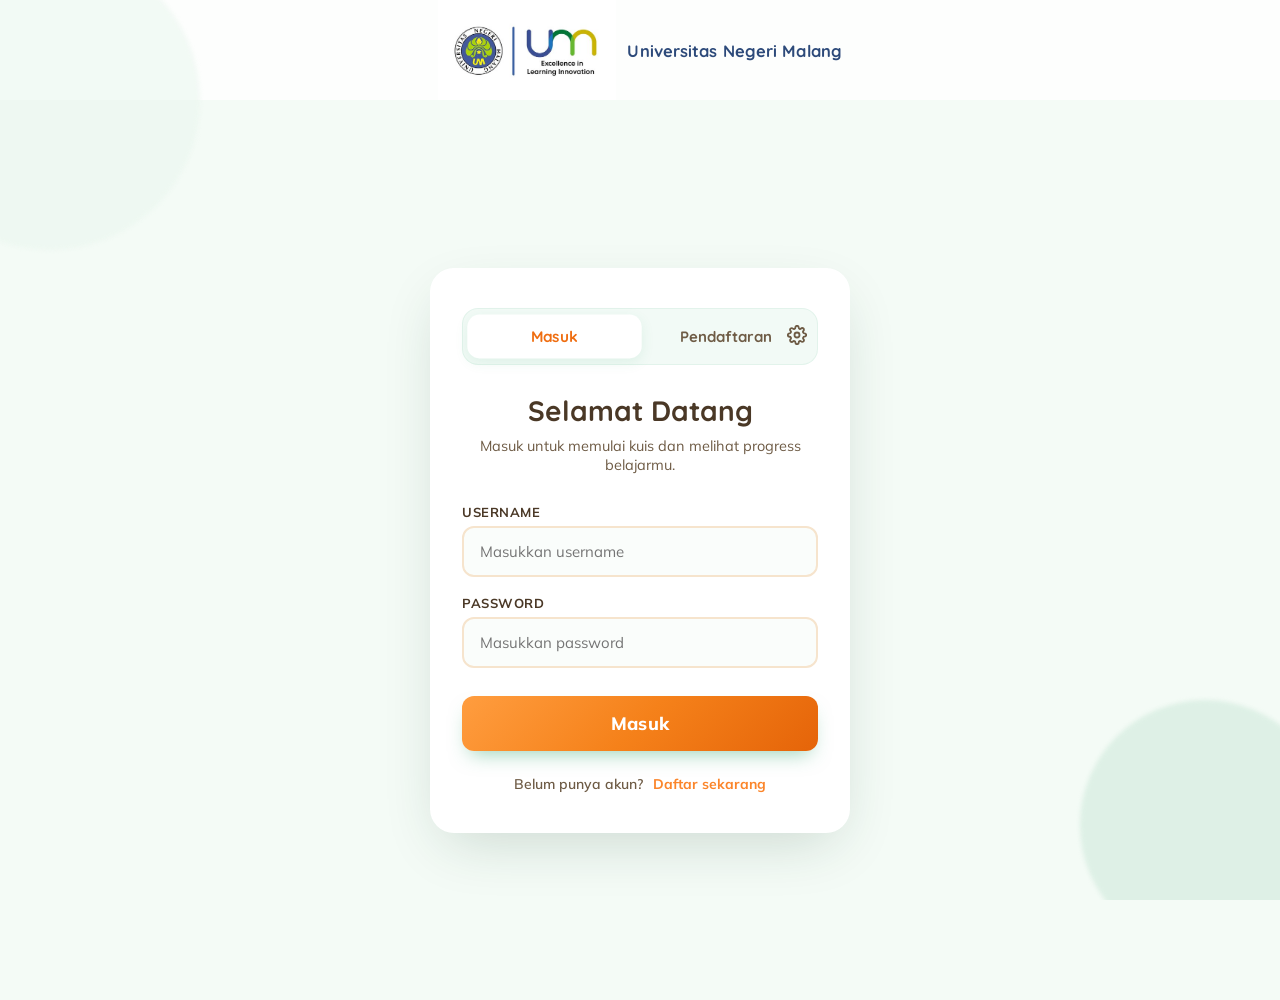
==== commit cf33f9f3: "encrypt password" ====
--- a/index.html
+++ b/index.html
@@ -59,6 +59,12 @@
     </div>
   </header>
 
+  <!-- University Banner -->
+  <div class="univ-banner">
+    <img src="assets/img/logo_1.jpg" alt="Logo Universitas Negeri Malang" />
+    <span>Universitas Negeri Malang</span>
+  </div>
+
   <!-- AUTH VIEW -->
   <section id="auth-screen" class="screen active">
     <div class="auth-container">
@@ -203,7 +209,7 @@
   <section class="screen" id="screen-start">
     <div class="hero">
       <div class="hero-card">
-        <img class="hero-mascot" src="assets/img/img_1.webp" alt="Maskot ilmuwan cilik" />
+        <img class="hero-mascot" id="hero-mascot" src="assets/img/img_1.jpg" alt="Maskot ilmuwan cilik" />
         <span class="eyebrow">
           <svg viewBox="0 0 24 24" width="15" height="15" fill="none" stroke="#d35c06" stroke-width="2.4" stroke-linecap="round" stroke-linejoin="round"><path d="M9 2v6.5L4.5 17a2.5 2.5 0 0 0 2.2 3.7h10.6A2.5 2.5 0 0 0 19.5 17L15 8.5V2"/><path d="M7 2h10M8.5 13h7"/></svg>
           Kuis Kimia Interaktif
@@ -336,6 +342,7 @@
   <script>
     let getGasUrl = "<?= gasUrl ?>";
     const GAS_URL_KEY = 'citra_gas_url';
+    const GAS_URL_DEFAULT = '';
     if (getGasUrl.includes("<" + "?=")) {
       getGasUrl = localStorage.getItem(GAS_URL_KEY) || "";
     }
@@ -372,5 +379,13 @@
   <script src="assets/js/auth.js"></script>
   <script src="assets/js/quiz.js" defer></script>
   <script type="module" src="assets/js/main.js"></script>
+  <script>
+    // Random mascot image (img_1.jpg ~ img_4.jpg)
+    (function () {
+      var n = Math.floor(Math.random() * 4) + 1;
+      var el = document.getElementById('hero-mascot');
+      if (el) el.src = 'assets/img/img_' + n + '.jpg';
+    })();
+  </script>
 </body>
 </html>
--- a/assets/css/style.css
+++ b/assets/css/style.css
@@ -26,14 +26,14 @@
 @keyframes fadeUp{from{opacity:0;transform:translateY(18px)}to{opacity:1;transform:none}}
 
 /* START */
-.hero{margin-top:54px;text-align:center}
+.hero{margin-top:106px;text-align:center}
 .hero-card{position:relative;background:var(--glass);backdrop-filter:blur(12px);
   border:1px solid rgba(255,255,255,.85);border-radius:var(--r-lg);padding:34px 30px 34px;box-shadow:var(--shadow-lg);overflow:hidden}
 .hero-card::before{content:"";position:absolute;inset:0;background:
   radial-gradient(420px 200px at 82% -10%,rgba(255,205,90,.30),transparent 70%),
   radial-gradient(380px 220px at 8% 112%,rgba(255,150,60,.24),transparent 70%);}
-.hero-mascot{position:relative;width:min(270px,74%);margin:0 auto 2px;display:block;
-  filter:drop-shadow(0 18px 22px rgba(210,110,20,.24));animation:bob 4.6s ease-in-out infinite}
+.hero-mascot{position:relative;width:min(270px,74%);margin:0 auto 20px;display:block;
+  animation:bob 4.6s ease-in-out infinite}
 @keyframes bob{0%,100%{transform:translateY(0) rotate(-1deg)}50%{transform:translateY(-12px) rotate(1.2deg)}}
 .eyebrow{position:relative;display:inline-flex;align-items:center;gap:7px;font-weight:800;font-size:13px;
   color:var(--pri-700);background:#ffe9cf;border:1px solid #ffd9b0;padding:6px 14px;border-radius:30px;margin-bottom:14px}
@@ -293,10 +293,39 @@
   transform: scale(1.1);
 }
 
+/* UNIVERSITY BANNER */
+.univ-banner {
+  top: 60px; left: 0; right: 0;
+  background: rgba(255,255,255,0.82);
+  z-index: 99;
+  display: flex;
+  align-items: center;
+  justify-content: center;
+  gap: 11px;
+}
+.univ-banner img {
+  height: 100px;
+  width: auto;
+  object-fit: contain;
+  flex-shrink: 0;
+}
+.univ-banner span {
+  font-family: 'Quicksand', sans-serif;
+  font-weight: 700;
+  font-size: 16.5px;
+  color: #2d4a7a;
+  letter-spacing: 0.1px;
+  white-space: nowrap;
+}
+@media (max-width: 380px) {
+  .univ-banner span { font-size: 12px; }
+  .univ-banner img { height: 28px; }
+}
+
 /* DASHBOARD */
 .dash-wrap {
   max-width: 760px;
-  margin: 80px auto 40px; /* offset for header */
+  margin: 120px auto 40px; /* offset for header + univ-banner */
   padding: 0 18px;
 }
 .dash-wrap h2 {
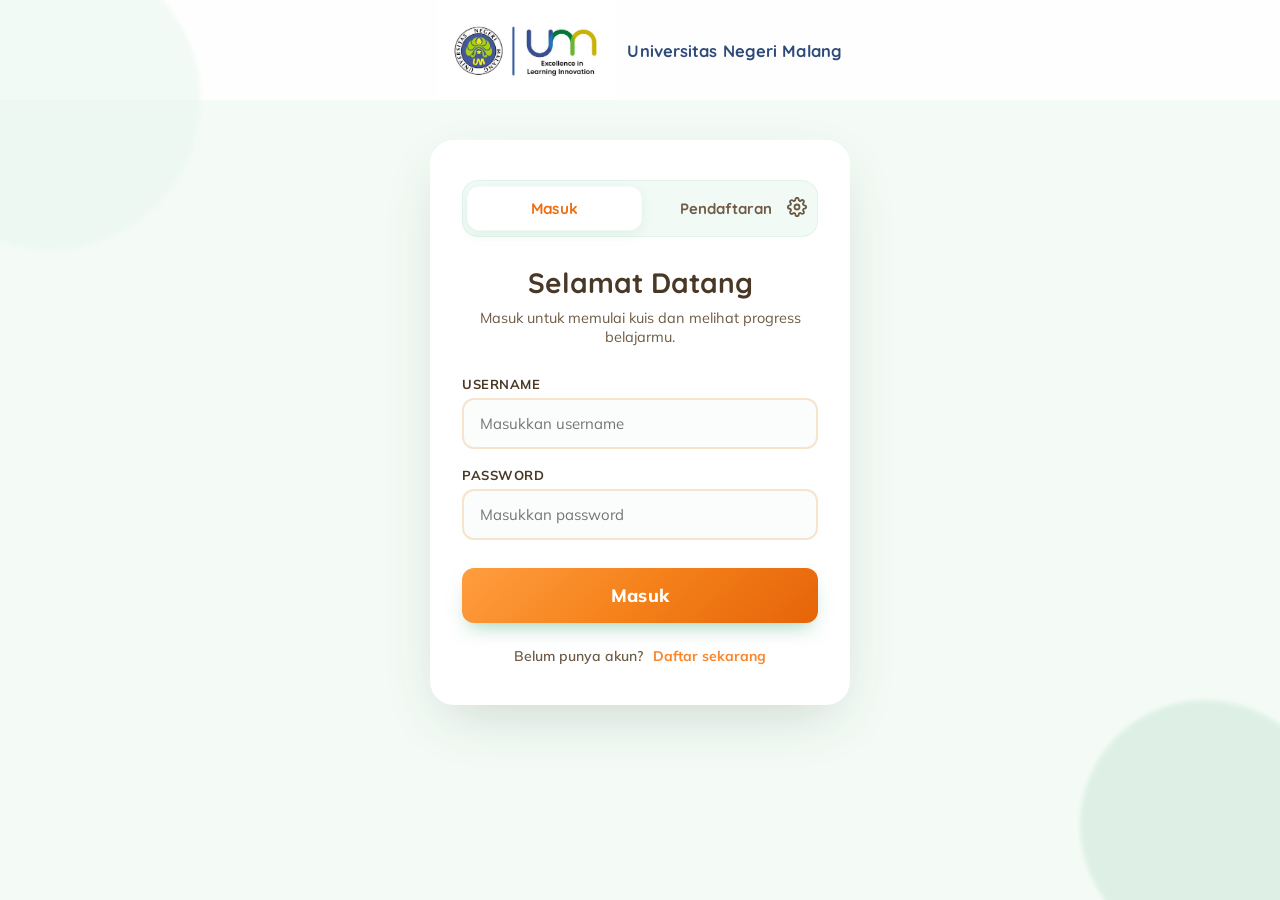
==== commit d0387cb3: "perbaikan jumlah soal dinamis" ====
--- a/index.html
+++ b/index.html
@@ -215,9 +215,9 @@
           Kuis Kimia Interaktif
         </span>
         <h1 class="font-display">Latihan Soal<br>Tata Nama Senyawa Kovalen Biner</h1>
-        <p class="sub">Jawab 10 soal pilihan ganda dan raih skor terbaikmu! 🧪</p>
+        <p class="sub">Jawab <span class="quiz-total-q">10</span> soal pilihan ganda dan raih skor terbaikmu! 🧪</p>
         <div class="meta-row">
-          <span class="meta-pill"><svg viewBox="0 0 24 24" fill="none" stroke="#d35c06" stroke-width="2.2" stroke-linecap="round" stroke-linejoin="round"><path d="M9 11l3 3 8-8"/><path d="M21 12v7a2 2 0 0 1-2 2H5a2 2 0 0 1-2-2V5a2 2 0 0 1 2-2h11"/></svg>10 Soal</span>
+          <span class="meta-pill"><svg viewBox="0 0 24 24" fill="none" stroke="#d35c06" stroke-width="2.2" stroke-linecap="round" stroke-linejoin="round"><path d="M9 11l3 3 8-8"/><path d="M21 12v7a2 2 0 0 1-2 2H5a2 2 0 0 1-2-2V5a2 2 0 0 1 2-2h11"/></svg><span class="quiz-total-q">10</span> Soal</span>
           <span class="meta-pill"><svg viewBox="0 0 24 24" fill="none" stroke="#ef6d10" stroke-width="2.2" stroke-linecap="round" stroke-linejoin="round"><circle cx="12" cy="8" r="6"/><path d="M8.2 13.5L7 22l5-3 5 3-1.2-8.5"/></svg>Skor 100</span>
           <span class="meta-pill"><svg viewBox="0 0 24 24" fill="none" stroke="#1fb583" stroke-width="2.2" stroke-linecap="round" stroke-linejoin="round"><circle cx="12" cy="12" r="9"/><path d="M12 7v5l3 2"/></svg>Pembahasan</span>
         </div>
@@ -230,7 +230,7 @@
   <section class="screen" id="screen-quiz">
     <div class="topbar">
       <div class="tb-head">
-        <div class="tb-num">Soal <b id="curNum">1</b> dari 10</div>
+        <div class="tb-num">Soal <b id="curNum">1</b> dari <span class="quiz-total-q">10</span></div>
         <div class="tb-score" id="scoreChip">
           <svg viewBox="0 0 24 24" fill="none" stroke="#ef6d10" stroke-width="2.2" stroke-linecap="round" stroke-linejoin="round"><circle cx="12" cy="8" r="6"/><path d="M8.2 13.5L7 22l5-3 5 3-1.2-8.5"/></svg>
           Skor: <span class="pop" id="scoreVal">0</span>
@@ -280,7 +280,7 @@
   <!-- RESULT -->
   <section class="screen" id="screen-result">
     <div class="result-card">
-      <img class="res-mascot" src="assets/img/img_2.webp" alt="Maskot" />
+      <img class="res-mascot" src="assets/img/img_2.jpg" alt="Maskot" />
       <div class="res-title font-display">Skor Akhir Kamu</div>
       <div class="dial">
         <svg width="200" height="200" viewBox="0 0 200 200">
--- a/assets/css/auth.css
+++ b/assets/css/auth.css
@@ -22,7 +22,6 @@
 }
 
 #auth-screen {
-  min-height: 100vh;
   display: none;
   align-items: center;
   justify-content: center;
--- a/assets/css/style.css
+++ b/assets/css/style.css
@@ -26,7 +26,7 @@
 @keyframes fadeUp{from{opacity:0;transform:translateY(18px)}to{opacity:1;transform:none}}
 
 /* START */
-.hero{margin-top:106px;text-align:center}
+.hero{margin-top:0;text-align:center}
 .hero-card{position:relative;background:var(--glass);backdrop-filter:blur(12px);
   border:1px solid rgba(255,255,255,.85);border-radius:var(--r-lg);padding:34px 30px 34px;box-shadow:var(--shadow-lg);overflow:hidden}
 .hero-card::before{content:"";position:absolute;inset:0;background:
@@ -325,7 +325,7 @@
 /* DASHBOARD */
 .dash-wrap {
   max-width: 760px;
-  margin: 120px auto 40px; /* offset for header + univ-banner */
+  margin: 40px auto 40px; /* offset for header + univ-banner */
   padding: 0 18px;
 }
 .dash-wrap h2 {
@@ -569,3 +569,148 @@
 }
 .btn-secondary:hover { background: var(--gray-chip); }
 
+/* ─── Admin Progress Modal ──────────────────────────────────────── */
+.apm-card {
+  max-width: 600px;
+  max-height: 88vh;
+  display: flex;
+  flex-direction: column;
+  padding: 0;
+  overflow: hidden;
+}
+.apm-header {
+  display: flex;
+  align-items: center;
+  justify-content: space-between;
+  padding: 20px 24px 16px;
+  border-bottom: 1px solid var(--line);
+  flex-shrink: 0;
+}
+.apm-header h3 {
+  font-family: 'Quicksand', sans-serif;
+  font-weight: 700;
+  font-size: 17px;
+  color: var(--ink);
+  line-height: 1.3;
+}
+.apm-close-btn {
+  background: var(--gray-chip);
+  border: none;
+  border-radius: 50%;
+  width: 32px;
+  height: 32px;
+  font-size: 20px;
+  line-height: 1;
+  cursor: pointer;
+  color: var(--ink-soft);
+  display: flex;
+  align-items: center;
+  justify-content: center;
+  flex-shrink: 0;
+  transition: background .18s, color .18s;
+}
+.apm-close-btn:hover { background: #fbe9eb; color: var(--red); }
+.apm-body {
+  overflow-y: auto;
+  flex: 1;
+  padding: 20px 24px 24px;
+}
+/* Summary chips */
+.apm-summary {
+  display: flex;
+  gap: 10px;
+  flex-wrap: wrap;
+  margin-bottom: 14px;
+}
+.apm-stat-chip {
+  flex: 1;
+  min-width: 72px;
+  background: var(--gray-chip);
+  border: 1px solid var(--line);
+  border-radius: var(--r-sm);
+  padding: 10px 14px;
+  text-align: center;
+}
+.apm-stat-chip b {
+  font-family: 'Quicksand', sans-serif;
+  font-weight: 700;
+  font-size: 22px;
+  display: block;
+  line-height: 1.1;
+}
+.apm-stat-chip span {
+  font-size: 11px;
+  font-weight: 800;
+  text-transform: uppercase;
+  letter-spacing: .4px;
+  color: var(--muted);
+}
+.apm-chip-done    { background: #f0f4ff; color: #2b70c8; border-color: #c2defb; }
+.apm-chip-done b  { color: #2b70c8; }
+.apm-chip-correct { background: var(--green-soft); color: #0e8d65; border-color: #b7eed8; }
+.apm-chip-correct b { color: #0e8d65; }
+.apm-chip-wrong   { background: var(--red-soft); color: #c83a55; border-color: #ffd2da; }
+.apm-chip-wrong b { color: #c83a55; }
+/* Per-question cards */
+.apm-cards { display: flex; flex-direction: column; gap: 11px; }
+.apm-qcard {
+  border-radius: var(--r-md);
+  padding: 14px 16px;
+  border: 1.5px solid var(--line);
+  background: var(--card);
+}
+.apm-qcard.apm-correct   { background: var(--green-soft); border-color: #b7eed8; }
+.apm-qcard.apm-wrong     { background: var(--red-soft);   border-color: #ffd2da; }
+.apm-qcard.apm-unanswered{ background: #fafafa; border-color: var(--line); opacity: .75; }
+.apm-qnum {
+  display: inline-block;
+  font-size: 11px;
+  font-weight: 800;
+  text-transform: uppercase;
+  letter-spacing: .5px;
+  color: var(--muted);
+  margin-bottom: 6px;
+}
+.apm-qtext {
+  font-size: 14px;
+  font-weight: 700;
+  color: var(--ink);
+  line-height: 1.5;
+  margin-bottom: 10px;
+}
+.apm-status-label { font-size: 13px; font-weight: 700; font-style: italic; }
+.apm-answers { display: flex; flex-direction: column; gap: 6px; }
+.apm-ans-row { display: flex; align-items: flex-start; gap: 10px; font-size: 13px; }
+.apm-ans-label {
+  flex: 0 0 70px;
+  font-weight: 800;
+  font-size: 11.5px;
+  text-transform: uppercase;
+  letter-spacing: .4px;
+  color: var(--muted);
+  padding-top: 3px;
+}
+.apm-ans-val {
+  padding: 4px 10px;
+  border-radius: 8px;
+  font-weight: 700;
+  font-size: 13px;
+  line-height: 1.4;
+  flex: 1;
+}
+.apm-val-correct { background: var(--green); color: #fff; }
+.apm-val-wrong   { background: var(--red);   color: #fff; }
+.apm-val-key     { background: #ffe9cf; color: var(--pri-700); border: 1px dashed var(--pri-300); }
+/* Spinner */
+.spinner {
+  border: 3px solid;
+  border-radius: 50%;
+  animation: spin-anim .7s linear infinite;
+}
+@keyframes spin-anim { to { transform: rotate(360deg); } }
+/* score-badge clickable hint */
+.score-badge-btn { display: inline-block; transition: transform .15s, box-shadow .15s; }
+.score-badge-btn:hover {
+  transform: scale(1.13);
+  box-shadow: 0 4px 12px -4px rgba(0,0,0,.2);
+}
